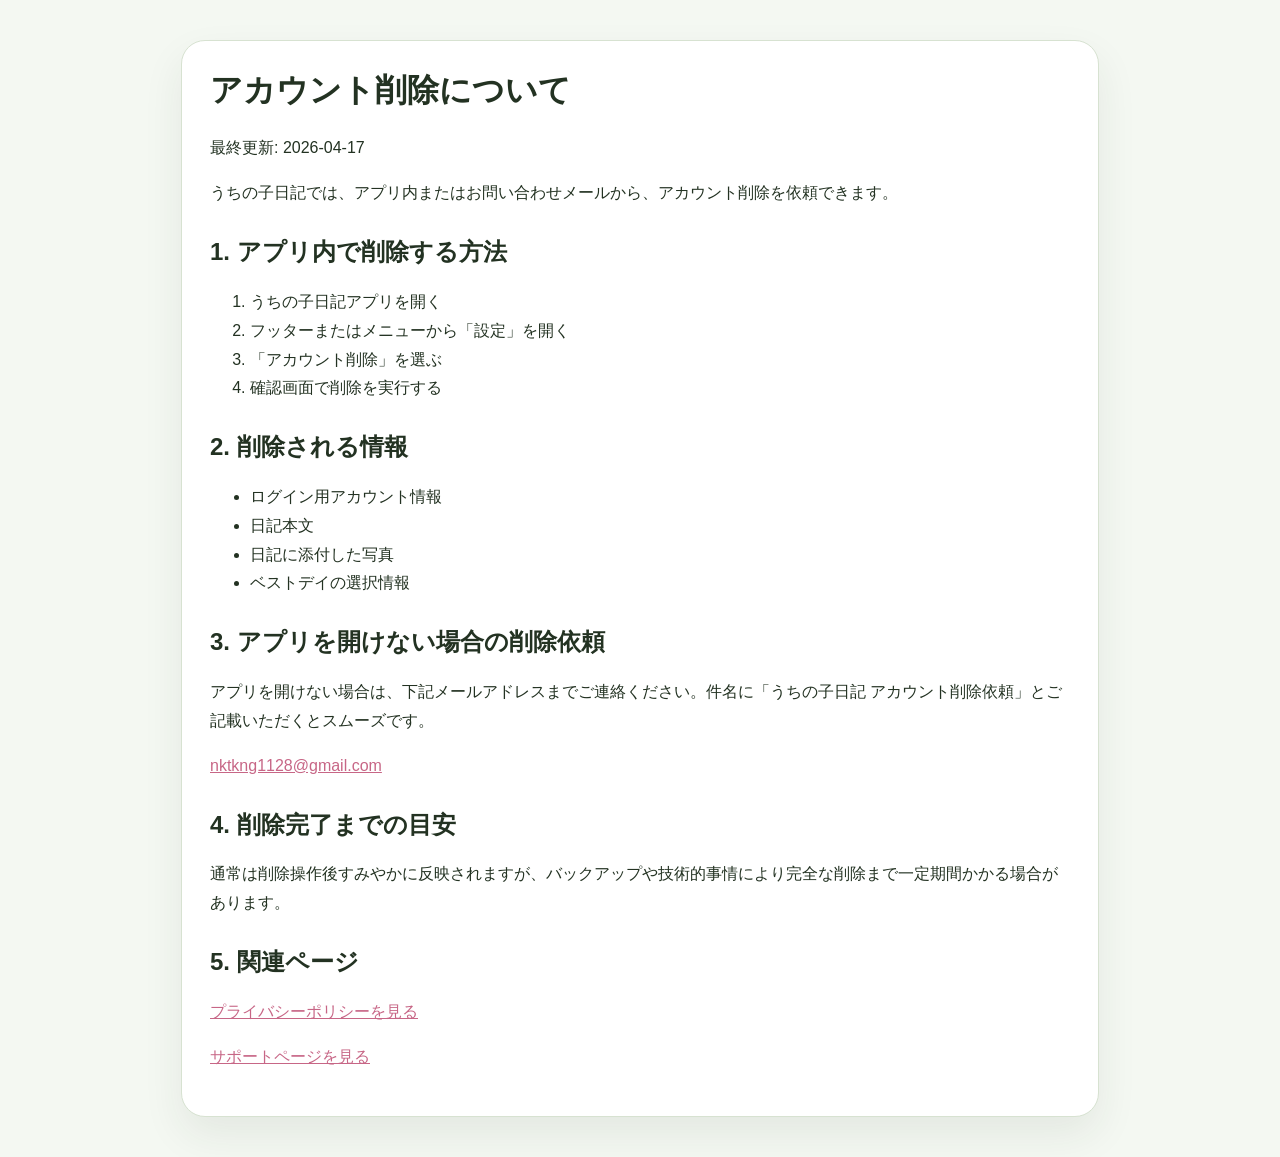
==== delete-account.html @ e748ba46 "Add files via upload" ====
<!DOCTYPE html>
<html lang="ja">
  <head>
    <meta charset="UTF-8" />
    <meta name="viewport" content="width=device-width, initial-scale=1.0" />
    <title>アカウント削除 | うちの子日記</title>
    <style>
      body {
        margin: 0;
        font-family:
          "Hiragino Sans",
          "Yu Gothic",
          "Noto Sans JP",
          sans-serif;
        background: #f4f8f2;
        color: #233222;
      }

      main {
        width: min(860px, calc(100% - 32px));
        margin: 40px auto;
        background: #fff;
        border: 1px solid #d7e2d1;
        border-radius: 24px;
        padding: 28px;
        box-shadow: 0 18px 40px rgba(35, 50, 34, 0.08);
      }

      h1 {
        margin-top: 0;
      }

      h2 {
        margin-top: 28px;
      }

      p,
      li {
        line-height: 1.8;
      }

      a {
        color: #c76686;
      }
    </style>
  </head>
  <body>
    <main>
      <h1>アカウント削除について</h1>
      <p>最終更新: 2026-04-17</p>
      <p>
        うちの子日記では、アプリ内またはお問い合わせメールから、アカウント削除を依頼できます。
      </p>

      <h2>1. アプリ内で削除する方法</h2>
      <ol>
        <li>うちの子日記アプリを開く</li>
        <li>フッターまたはメニューから「設定」を開く</li>
        <li>「アカウント削除」を選ぶ</li>
        <li>確認画面で削除を実行する</li>
      </ol>

      <h2>2. 削除される情報</h2>
      <ul>
        <li>ログイン用アカウント情報</li>
        <li>日記本文</li>
        <li>日記に添付した写真</li>
        <li>ベストデイの選択情報</li>
      </ul>

      <h2>3. アプリを開けない場合の削除依頼</h2>
      <p>
        アプリを開けない場合は、下記メールアドレスまでご連絡ください。件名に「うちの子日記 アカウント削除依頼」とご記載いただくとスムーズです。
      </p>
      <p>
        <a href="mailto:nktkng1128@gmail.com">nktkng1128@gmail.com</a>
      </p>

      <h2>4. 削除完了までの目安</h2>
      <p>
        通常は削除操作後すみやかに反映されますが、バックアップや技術的事情により完全な削除まで一定期間かかる場合があります。
      </p>

      <h2>5. 関連ページ</h2>
      <p><a href="./privacy.html">プライバシーポリシーを見る</a></p>
      <p><a href="./support.html">サポートページを見る</a></p>
    </main>
  </body>
</html>
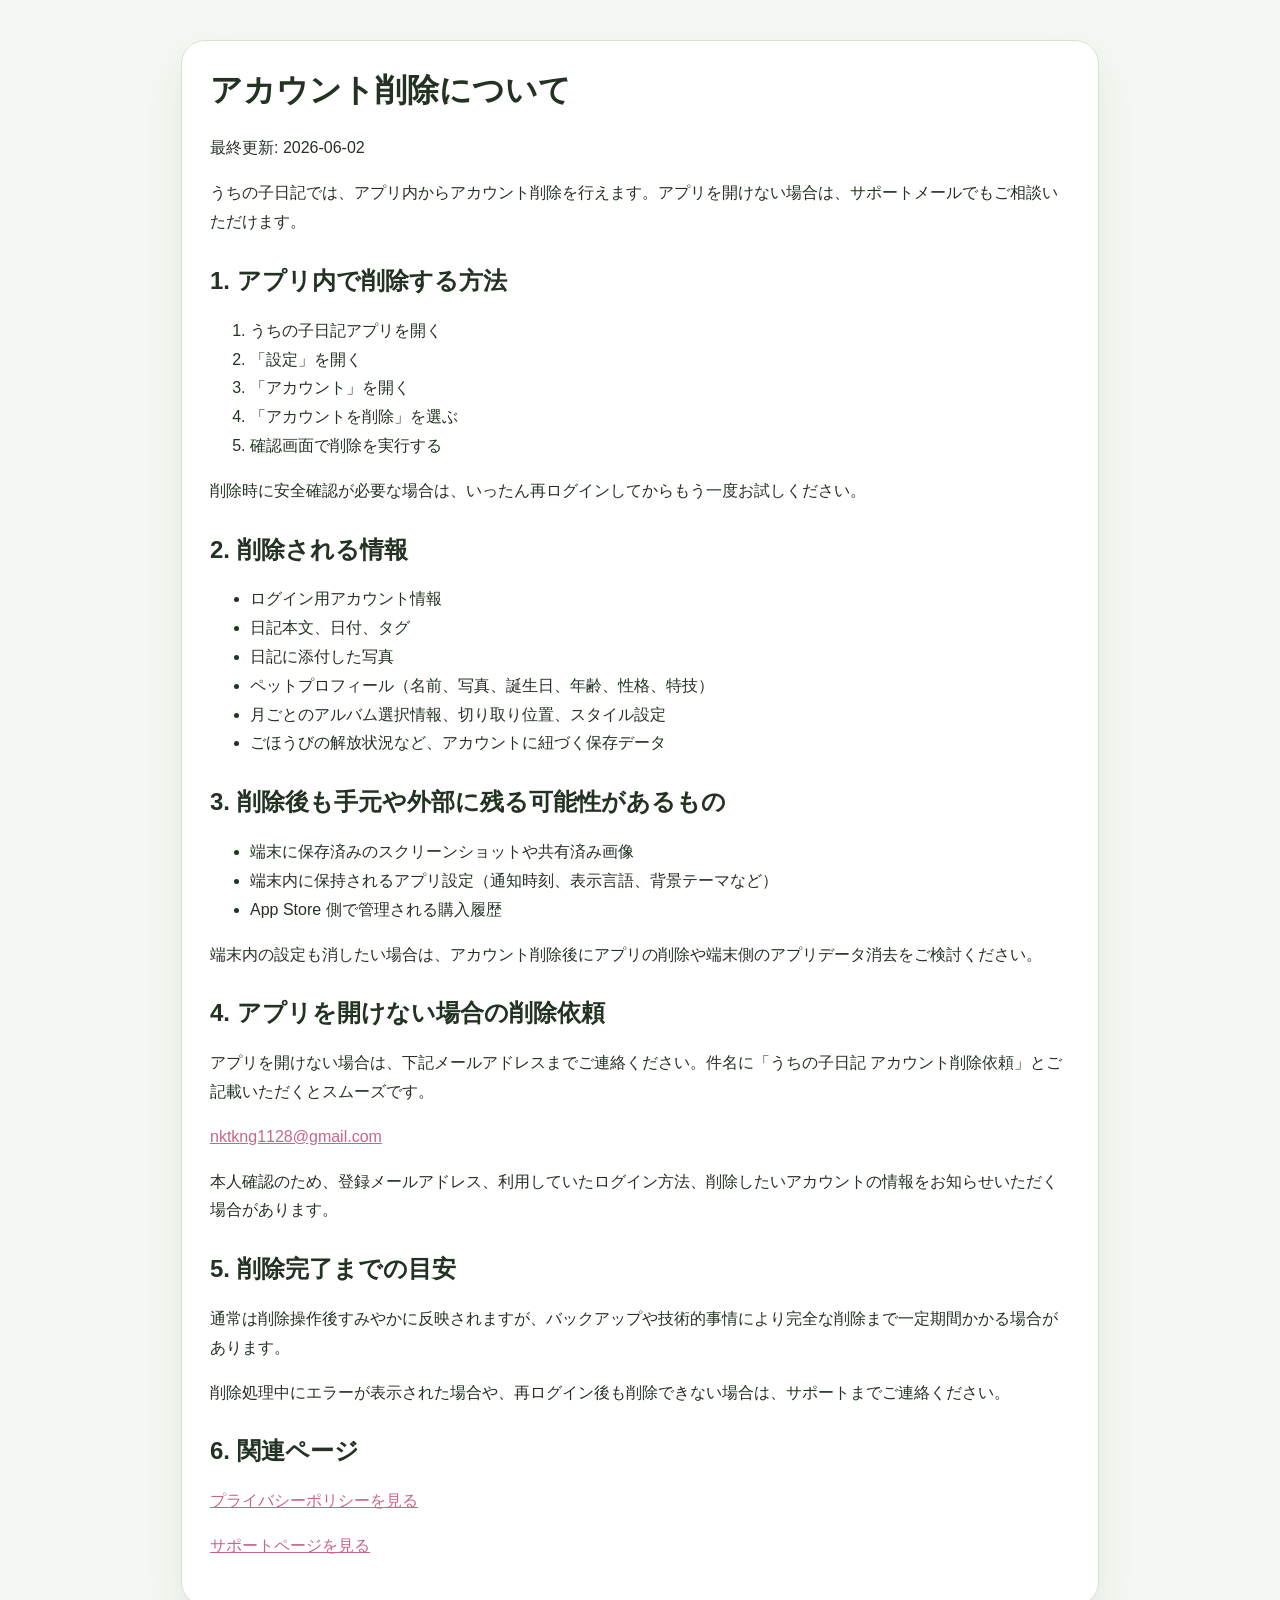
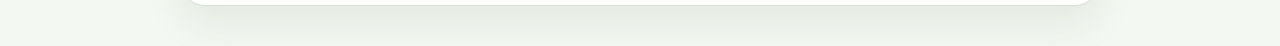
==== commit 3e91964d: "Update privacy, support, and delete account pages" ====
--- a/delete-account.html
+++ b/delete-account.html
@@ -47,41 +47,63 @@
   <body>
     <main>
       <h1>アカウント削除について</h1>
-      <p>最終更新: 2026-04-17</p>
+      <p>最終更新: 2026-06-02</p>
       <p>
-        うちの子日記では、アプリ内またはお問い合わせメールから、アカウント削除を依頼できます。
+        うちの子日記では、アプリ内からアカウント削除を行えます。アプリを開けない場合は、サポートメールでもご相談いただけます。
       </p>
 
       <h2>1. アプリ内で削除する方法</h2>
       <ol>
         <li>うちの子日記アプリを開く</li>
-        <li>フッターまたはメニューから「設定」を開く</li>
-        <li>「アカウント削除」を選ぶ</li>
+        <li>「設定」を開く</li>
+        <li>「アカウント」を開く</li>
+        <li>「アカウントを削除」を選ぶ</li>
         <li>確認画面で削除を実行する</li>
       </ol>
+      <p>
+        削除時に安全確認が必要な場合は、いったん再ログインしてからもう一度お試しください。
+      </p>
 
       <h2>2. 削除される情報</h2>
       <ul>
         <li>ログイン用アカウント情報</li>
-        <li>日記本文</li>
+        <li>日記本文、日付、タグ</li>
         <li>日記に添付した写真</li>
-        <li>ベストデイの選択情報</li>
+        <li>ペットプロフィール（名前、写真、誕生日、年齢、性格、特技）</li>
+        <li>月ごとのアルバム選択情報、切り取り位置、スタイル設定</li>
+        <li>ごほうびの解放状況など、アカウントに紐づく保存データ</li>
       </ul>
 
-      <h2>3. アプリを開けない場合の削除依頼</h2>
+      <h2>3. 削除後も手元や外部に残る可能性があるもの</h2>
+      <ul>
+        <li>端末に保存済みのスクリーンショットや共有済み画像</li>
+        <li>端末内に保持されるアプリ設定（通知時刻、表示言語、背景テーマなど）</li>
+        <li>App Store 側で管理される購入履歴</li>
+      </ul>
+      <p>
+        端末内の設定も消したい場合は、アカウント削除後にアプリの削除や端末側のアプリデータ消去をご検討ください。
+      </p>
+
+      <h2>4. アプリを開けない場合の削除依頼</h2>
       <p>
         アプリを開けない場合は、下記メールアドレスまでご連絡ください。件名に「うちの子日記 アカウント削除依頼」とご記載いただくとスムーズです。
       </p>
       <p>
         <a href="mailto:nktkng1128@gmail.com">nktkng1128@gmail.com</a>
       </p>
+      <p>
+        本人確認のため、登録メールアドレス、利用していたログイン方法、削除したいアカウントの情報をお知らせいただく場合があります。
+      </p>
 
-      <h2>4. 削除完了までの目安</h2>
+      <h2>5. 削除完了までの目安</h2>
       <p>
         通常は削除操作後すみやかに反映されますが、バックアップや技術的事情により完全な削除まで一定期間かかる場合があります。
       </p>
+      <p>
+        削除処理中にエラーが表示された場合や、再ログイン後も削除できない場合は、サポートまでご連絡ください。
+      </p>
 
-      <h2>5. 関連ページ</h2>
+      <h2>6. 関連ページ</h2>
       <p><a href="./privacy.html">プライバシーポリシーを見る</a></p>
       <p><a href="./support.html">サポートページを見る</a></p>
     </main>
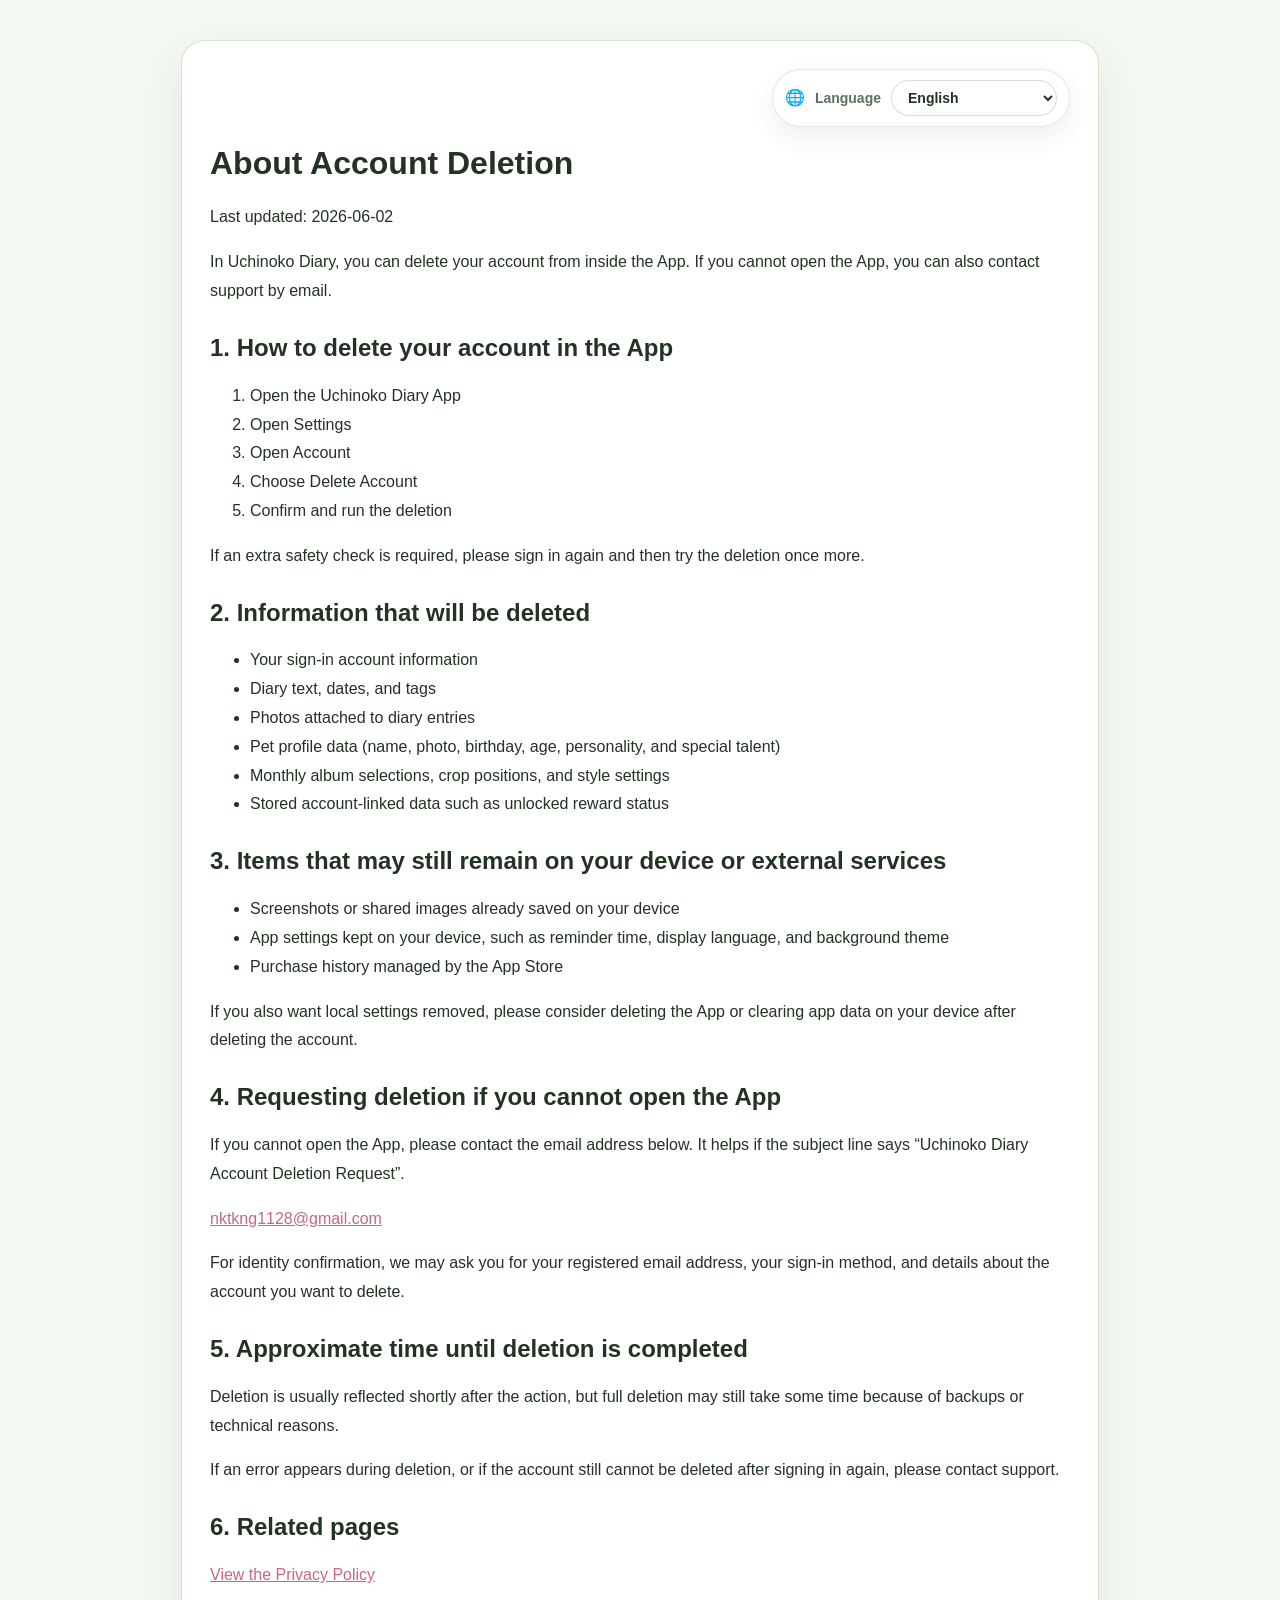
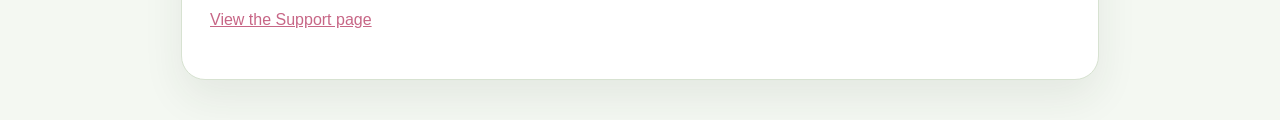
==== commit c220f0c1: "Update public pages" ====
--- a/delete-account.html
+++ b/delete-account.html
@@ -4,6 +4,7 @@
     <meta charset="UTF-8" />
     <meta name="viewport" content="width=device-width, initial-scale=1.0" />
     <title>アカウント削除 | うちの子日記</title>
+    <link rel="stylesheet" href="./site-language.css" />
     <style>
       body {
         margin: 0;
@@ -46,66 +47,438 @@
   </head>
   <body>
     <main>
-      <h1>アカウント削除について</h1>
-      <p>最終更新: 2026-06-02</p>
-      <p>
+      <div class="site-tools" data-site-controls></div>
+      <h1 data-i18n="title">アカウント削除について</h1>
+      <p data-i18n="updated">最終更新: 2026-06-02</p>
+      <p data-i18n="intro">
         うちの子日記では、アプリ内からアカウント削除を行えます。アプリを開けない場合は、サポートメールでもご相談いただけます。
       </p>
 
-      <h2>1. アプリ内で削除する方法</h2>
+      <h2 data-i18n="section1Title">1. アプリ内で削除する方法</h2>
       <ol>
-        <li>うちの子日記アプリを開く</li>
-        <li>「設定」を開く</li>
-        <li>「アカウント」を開く</li>
-        <li>「アカウントを削除」を選ぶ</li>
-        <li>確認画面で削除を実行する</li>
+        <li data-i18n="step1">うちの子日記アプリを開く</li>
+        <li data-i18n="step2">「設定」を開く</li>
+        <li data-i18n="step3">「アカウント」を開く</li>
+        <li data-i18n="step4">「アカウントを削除」を選ぶ</li>
+        <li data-i18n="step5">確認画面で削除を実行する</li>
       </ol>
-      <p>
+      <p data-i18n="stepNote">
         削除時に安全確認が必要な場合は、いったん再ログインしてからもう一度お試しください。
       </p>
 
-      <h2>2. 削除される情報</h2>
+      <h2 data-i18n="section2Title">2. 削除される情報</h2>
       <ul>
-        <li>ログイン用アカウント情報</li>
-        <li>日記本文、日付、タグ</li>
-        <li>日記に添付した写真</li>
-        <li>ペットプロフィール（名前、写真、誕生日、年齢、性格、特技）</li>
-        <li>月ごとのアルバム選択情報、切り取り位置、スタイル設定</li>
-        <li>ごほうびの解放状況など、アカウントに紐づく保存データ</li>
+        <li data-i18n="deleteItem1">ログイン用アカウント情報</li>
+        <li data-i18n="deleteItem2">日記本文、日付、タグ</li>
+        <li data-i18n="deleteItem3">日記に添付した写真</li>
+        <li data-i18n="deleteItem4">
+          ペットプロフィール（名前、写真、誕生日、年齢、性格、特技）
+        </li>
+        <li data-i18n="deleteItem5">
+          月ごとのアルバム選択情報、切り取り位置、スタイル設定
+        </li>
+        <li data-i18n="deleteItem6">
+          ごほうびの解放状況など、アカウントに紐づく保存データ
+        </li>
       </ul>
 
-      <h2>3. 削除後も手元や外部に残る可能性があるもの</h2>
+      <h2 data-i18n="section3Title">3. 削除後も手元や外部に残る可能性があるもの</h2>
       <ul>
-        <li>端末に保存済みのスクリーンショットや共有済み画像</li>
-        <li>端末内に保持されるアプリ設定（通知時刻、表示言語、背景テーマなど）</li>
-        <li>App Store 側で管理される購入履歴</li>
+        <li data-i18n="remainItem1">端末に保存済みのスクリーンショットや共有済み画像</li>
+        <li data-i18n="remainItem2">
+          端末内に保持されるアプリ設定（通知時刻、表示言語、背景テーマなど）
+        </li>
+        <li data-i18n="remainItem3">App Store 側で管理される購入履歴</li>
       </ul>
-      <p>
+      <p data-i18n="remainNote">
         端末内の設定も消したい場合は、アカウント削除後にアプリの削除や端末側のアプリデータ消去をご検討ください。
       </p>
 
-      <h2>4. アプリを開けない場合の削除依頼</h2>
-      <p>
+      <h2 data-i18n="section4Title">4. アプリを開けない場合の削除依頼</h2>
+      <p data-i18n="mailIntro">
         アプリを開けない場合は、下記メールアドレスまでご連絡ください。件名に「うちの子日記 アカウント削除依頼」とご記載いただくとスムーズです。
       </p>
       <p>
         <a href="mailto:nktkng1128@gmail.com">nktkng1128@gmail.com</a>
       </p>
-      <p>
+      <p data-i18n="mailDetails">
         本人確認のため、登録メールアドレス、利用していたログイン方法、削除したいアカウントの情報をお知らせいただく場合があります。
       </p>
 
-      <h2>5. 削除完了までの目安</h2>
-      <p>
+      <h2 data-i18n="section5Title">5. 削除完了までの目安</h2>
+      <p data-i18n="completionNote">
         通常は削除操作後すみやかに反映されますが、バックアップや技術的事情により完全な削除まで一定期間かかる場合があります。
       </p>
-      <p>
+      <p data-i18n="errorNote">
         削除処理中にエラーが表示された場合や、再ログイン後も削除できない場合は、サポートまでご連絡ください。
       </p>
 
-      <h2>6. 関連ページ</h2>
-      <p><a href="./privacy.html">プライバシーポリシーを見る</a></p>
-      <p><a href="./support.html">サポートページを見る</a></p>
+      <h2 data-i18n="section6Title">6. 関連ページ</h2>
+      <p><a href="./privacy.html" data-i18n="privacyLink">プライバシーポリシーを見る</a></p>
+      <p><a href="./support.html" data-i18n="supportLink">サポートページを見る</a></p>
     </main>
+    <script src="./site-language.js"></script>
+    <script>
+      window.UchinokoSiteLanguage.applyPage({
+        translations: {
+          ja: {
+            metaTitle: "アカウント削除 | うちの子日記",
+            title: "アカウント削除について",
+            updated: "最終更新: 2026-06-02",
+            intro:
+              "うちの子日記では、アプリ内からアカウント削除を行えます。アプリを開けない場合は、サポートメールでもご相談いただけます。",
+            section1Title: "1. アプリ内で削除する方法",
+            step1: "うちの子日記アプリを開く",
+            step2: "「設定」を開く",
+            step3: "「アカウント」を開く",
+            step4: "「アカウントを削除」を選ぶ",
+            step5: "確認画面で削除を実行する",
+            stepNote:
+              "削除時に安全確認が必要な場合は、いったん再ログインしてからもう一度お試しください。",
+            section2Title: "2. 削除される情報",
+            deleteItem1: "ログイン用アカウント情報",
+            deleteItem2: "日記本文、日付、タグ",
+            deleteItem3: "日記に添付した写真",
+            deleteItem4: "ペットプロフィール（名前、写真、誕生日、年齢、性格、特技）",
+            deleteItem5: "月ごとのアルバム選択情報、切り取り位置、スタイル設定",
+            deleteItem6: "ごほうびの解放状況など、アカウントに紐づく保存データ",
+            section3Title: "3. 削除後も手元や外部に残る可能性があるもの",
+            remainItem1: "端末に保存済みのスクリーンショットや共有済み画像",
+            remainItem2:
+              "端末内に保持されるアプリ設定（通知時刻、表示言語、背景テーマなど）",
+            remainItem3: "App Store 側で管理される購入履歴",
+            remainNote:
+              "端末内の設定も消したい場合は、アカウント削除後にアプリの削除や端末側のアプリデータ消去をご検討ください。",
+            section4Title: "4. アプリを開けない場合の削除依頼",
+            mailIntro:
+              "アプリを開けない場合は、下記メールアドレスまでご連絡ください。件名に「うちの子日記 アカウント削除依頼」とご記載いただくとスムーズです。",
+            mailDetails:
+              "本人確認のため、登録メールアドレス、利用していたログイン方法、削除したいアカウントの情報をお知らせいただく場合があります。",
+            section5Title: "5. 削除完了までの目安",
+            completionNote:
+              "通常は削除操作後すみやかに反映されますが、バックアップや技術的事情により完全な削除まで一定期間かかる場合があります。",
+            errorNote:
+              "削除処理中にエラーが表示された場合や、再ログイン後も削除できない場合は、サポートまでご連絡ください。",
+            section6Title: "6. 関連ページ",
+            privacyLink: "プライバシーポリシーを見る",
+            supportLink: "サポートページを見る",
+          },
+          en: {
+            metaTitle: "Delete Account | Uchinoko Diary",
+            title: "About Account Deletion",
+            updated: "Last updated: 2026-06-02",
+            intro:
+              "In Uchinoko Diary, you can delete your account from inside the App. If you cannot open the App, you can also contact support by email.",
+            section1Title: "1. How to delete your account in the App",
+            step1: "Open the Uchinoko Diary App",
+            step2: "Open Settings",
+            step3: "Open Account",
+            step4: "Choose Delete Account",
+            step5: "Confirm and run the deletion",
+            stepNote:
+              "If an extra safety check is required, please sign in again and then try the deletion once more.",
+            section2Title: "2. Information that will be deleted",
+            deleteItem1: "Your sign-in account information",
+            deleteItem2: "Diary text, dates, and tags",
+            deleteItem3: "Photos attached to diary entries",
+            deleteItem4:
+              "Pet profile data (name, photo, birthday, age, personality, and special talent)",
+            deleteItem5:
+              "Monthly album selections, crop positions, and style settings",
+            deleteItem6:
+              "Stored account-linked data such as unlocked reward status",
+            section3Title:
+              "3. Items that may still remain on your device or external services",
+            remainItem1: "Screenshots or shared images already saved on your device",
+            remainItem2:
+              "App settings kept on your device, such as reminder time, display language, and background theme",
+            remainItem3: "Purchase history managed by the App Store",
+            remainNote:
+              "If you also want local settings removed, please consider deleting the App or clearing app data on your device after deleting the account.",
+            section4Title:
+              "4. Requesting deletion if you cannot open the App",
+            mailIntro:
+              "If you cannot open the App, please contact the email address below. It helps if the subject line says “Uchinoko Diary Account Deletion Request”.",
+            mailDetails:
+              "For identity confirmation, we may ask you for your registered email address, your sign-in method, and details about the account you want to delete.",
+            section5Title: "5. Approximate time until deletion is completed",
+            completionNote:
+              "Deletion is usually reflected shortly after the action, but full deletion may still take some time because of backups or technical reasons.",
+            errorNote:
+              "If an error appears during deletion, or if the account still cannot be deleted after signing in again, please contact support.",
+            section6Title: "6. Related pages",
+            privacyLink: "View the Privacy Policy",
+            supportLink: "View the Support page",
+          },
+          es: {
+            metaTitle: "Eliminar cuenta | Uchinoko Diary",
+            title: "Sobre la eliminación de la cuenta",
+            updated: "Última actualización: 2026-06-02",
+            intro:
+              "En Uchinoko Diary puedes eliminar tu cuenta desde la propia App. Si no puedes abrir la App, también puedes contactar con soporte por correo.",
+            section1Title: "1. Cómo eliminar tu cuenta en la App",
+            step1: "Abre la App Uchinoko Diary",
+            step2: "Abre Ajustes",
+            step3: "Abre Cuenta",
+            step4: "Selecciona Eliminar cuenta",
+            step5: "Confirma y ejecuta la eliminación",
+            stepNote:
+              "Si se requiere una comprobación adicional de seguridad, vuelve a iniciar sesión y prueba de nuevo.",
+            section2Title: "2. Información que se eliminará",
+            deleteItem1: "La información de tu cuenta de inicio de sesión",
+            deleteItem2: "Texto del diario, fechas y etiquetas",
+            deleteItem3: "Fotos adjuntas a las entradas del diario",
+            deleteItem4:
+              "Datos del perfil de la mascota (nombre, foto, cumpleaños, edad, personalidad y habilidad especial)",
+            deleteItem5:
+              "Selecciones mensuales del álbum, posiciones de recorte y ajustes de estilo",
+            deleteItem6:
+              "Datos guardados vinculados a la cuenta, como el estado de recompensas desbloqueadas",
+            section3Title:
+              "3. Elementos que pueden seguir quedando en tu dispositivo o en servicios externos",
+            remainItem1:
+              "Capturas de pantalla o imágenes compartidas que ya estén guardadas en tu dispositivo",
+            remainItem2:
+              "Ajustes de la App guardados en tu dispositivo, como la hora del recordatorio, el idioma de visualización y el tema de fondo",
+            remainItem3: "Historial de compras gestionado por la App Store",
+            remainNote:
+              "Si también quieres borrar los ajustes locales, considera eliminar la App o borrar sus datos del dispositivo después de eliminar la cuenta.",
+            section4Title:
+              "4. Solicitar la eliminación si no puedes abrir la App",
+            mailIntro:
+              "Si no puedes abrir la App, contacta con la dirección de correo que aparece abajo. Ayuda que el asunto diga “Solicitud de eliminación de cuenta de Uchinoko Diary”.",
+            mailDetails:
+              "Para confirmar tu identidad, es posible que te pidamos el correo registrado, el método de inicio de sesión y datos de la cuenta que deseas eliminar.",
+            section5Title: "5. Tiempo aproximado hasta que se complete la eliminación",
+            completionNote:
+              "La eliminación suele reflejarse poco después de realizarla, pero la eliminación completa puede tardar algo más por copias de seguridad o motivos técnicos.",
+            errorNote:
+              "Si aparece un error durante la eliminación o no puedes eliminar la cuenta incluso después de volver a iniciar sesión, ponte en contacto con soporte.",
+            section6Title: "6. Páginas relacionadas",
+            privacyLink: "Ver la Política de privacidad",
+            supportLink: "Ver la página de soporte",
+          },
+          pt: {
+            metaTitle: "Excluir conta | Uchinoko Diary",
+            title: "Sobre a exclusão da conta",
+            updated: "Última atualização: 2026-06-02",
+            intro:
+              "No Uchinoko Diary, você pode excluir sua conta dentro do próprio App. Se não conseguir abrir o App, também pode entrar em contato com o suporte por e-mail.",
+            section1Title: "1. Como excluir sua conta no App",
+            step1: "Abra o App Uchinoko Diary",
+            step2: "Abra Configurações",
+            step3: "Abra Conta",
+            step4: "Escolha Excluir conta",
+            step5: "Confirme e execute a exclusão",
+            stepNote:
+              "Se for necessária uma verificação extra de segurança, faça login novamente e depois tente excluir mais uma vez.",
+            section2Title: "2. Informações que serão excluídas",
+            deleteItem1: "As informações da sua conta de login",
+            deleteItem2: "Texto do diário, datas e tags",
+            deleteItem3: "Fotos anexadas às entradas do diário",
+            deleteItem4:
+              "Dados do perfil do pet (nome, foto, aniversário, idade, personalidade e talento especial)",
+            deleteItem5:
+              "Seleções mensais do álbum, posições de recorte e configurações de estilo",
+            deleteItem6:
+              "Dados salvos vinculados à conta, como o status de recompensas desbloqueadas",
+            section3Title:
+              "3. Itens que ainda podem permanecer no seu dispositivo ou em serviços externos",
+            remainItem1:
+              "Capturas de tela ou imagens compartilhadas já salvas no seu dispositivo",
+            remainItem2:
+              "Configurações do App mantidas no seu dispositivo, como horário do lembrete, idioma de exibição e tema de fundo",
+            remainItem3: "Histórico de compras gerenciado pela App Store",
+            remainNote:
+              "Se você também quiser remover as configurações locais, considere apagar o App ou limpar os dados do aplicativo no dispositivo depois de excluir a conta.",
+            section4Title:
+              "4. Solicitar exclusão se você não conseguir abrir o App",
+            mailIntro:
+              "Se você não conseguir abrir o App, entre em contato pelo e-mail abaixo. Ajuda colocar no assunto “Solicitação de exclusão de conta do Uchinoko Diary”.",
+            mailDetails:
+              "Para confirmar sua identidade, poderemos pedir o e-mail cadastrado, o método de login utilizado e dados sobre a conta que você deseja excluir.",
+            section5Title: "5. Prazo aproximado para a exclusão ser concluída",
+            completionNote:
+              "A exclusão costuma ser refletida logo após a ação, mas a remoção completa ainda pode levar algum tempo por causa de backups ou motivos técnicos.",
+            errorNote:
+              "Se aparecer um erro durante a exclusão, ou se a conta ainda não puder ser excluída mesmo após fazer login novamente, entre em contato com o suporte.",
+            section6Title: "6. Páginas relacionadas",
+            privacyLink: "Ver a Política de privacidade",
+            supportLink: "Ver a página de suporte",
+          },
+          zh: {
+            metaTitle: "删除账户 | Uchinoko Diary",
+            title: "关于删除账户",
+            updated: "最后更新：2026-06-02",
+            intro:
+              "在 Uchinoko Diary 中，你可以在应用内删除账户。如果无法打开应用，也可以通过邮件联系支持。",
+            section1Title: "1. 在应用内删除账户的方法",
+            step1: "打开 Uchinoko Diary 应用",
+            step2: "打开“设置”",
+            step3: "打开“账户”",
+            step4: "选择“删除账户”",
+            step5: "在确认画面中执行删除",
+            stepNote:
+              "如果删除时需要额外的安全确认，请先重新登录后再试一次。",
+            section2Title: "2. 会被删除的信息",
+            deleteItem1: "你的登录账户信息",
+            deleteItem2: "日记正文、日期和标签",
+            deleteItem3: "附加在日记中的照片",
+            deleteItem4: "宠物资料数据（姓名、照片、生日、年龄、性格和特长）",
+            deleteItem5: "每月相册选择、裁剪位置和样式设置",
+            deleteItem6: "与账户关联的已保存数据，例如奖励解锁状态",
+            section3Title: "3. 删除后仍可能保留在设备或外部服务中的内容",
+            remainItem1: "已保存在设备中的截图或已分享的图片",
+            remainItem2: "保存在设备中的应用设置，例如提醒时间、显示语言和背景主题",
+            remainItem3: "由 App Store 管理的购买记录",
+            remainNote:
+              "如果你也希望删除本地设置，请在删除账户后考虑卸载应用或清除设备上的应用数据。",
+            section4Title: "4. 无法打开应用时申请删除",
+            mailIntro:
+              "如果你无法打开应用，请联系下方邮箱。邮件主题写成“Uchinoko Diary 账户删除申请”会更方便处理。",
+            mailDetails:
+              "为了确认本人身份，我们可能会要求你提供注册邮箱、登录方式，以及想要删除的账户信息。",
+            section5Title: "5. 删除完成的大致时间",
+            completionNote:
+              "删除操作通常会很快反映，但由于备份或技术原因，完全删除可能还需要一些时间。",
+            errorNote:
+              "如果删除过程中出现错误，或重新登录后仍无法删除账户，请联系支持。",
+            section6Title: "6. 相关页面",
+            privacyLink: "查看隐私政策",
+            supportLink: "查看支持页面",
+          },
+          ko: {
+            metaTitle: "계정 삭제 | Uchinoko Diary",
+            title: "계정 삭제에 대해",
+            updated: "마지막 업데이트: 2026-06-02",
+            intro:
+              "Uchinoko Diary에서는 앱 안에서 계정을 삭제할 수 있어요. 앱을 열 수 없는 경우에는 이메일로 지원팀에 문의할 수도 있어요.",
+            section1Title: "1. 앱 안에서 계정을 삭제하는 방법",
+            step1: "Uchinoko Diary 앱을 엽니다",
+            step2: "설정을 엽니다",
+            step3: "계정을 엽니다",
+            step4: "계정 삭제를 선택합니다",
+            step5: "확인 화면에서 삭제를 실행합니다",
+            stepNote:
+              "삭제 시 추가 안전 확인이 필요하면 다시 로그인한 뒤 한 번 더 시도해 주세요.",
+            section2Title: "2. 삭제되는 정보",
+            deleteItem1: "로그인 계정 정보",
+            deleteItem2: "일기 본문, 날짜, 태그",
+            deleteItem3: "일기에 첨부한 사진",
+            deleteItem4: "반려동물 프로필 데이터(이름, 사진, 생일, 나이, 성격, 특기)",
+            deleteItem5: "월별 앨범 선택, 자르기 위치, 스타일 설정",
+            deleteItem6: "해제된 보상 상태 등 계정과 연결된 저장 데이터",
+            section3Title: "3. 삭제 후에도 기기나 외부 서비스에 남을 수 있는 항목",
+            remainItem1: "기기에 이미 저장된 스크린샷이나 공유된 이미지",
+            remainItem2: "리마인더 시간, 표시 언어, 배경 테마 등 기기에 남아 있는 앱 설정",
+            remainItem3: "App Store에서 관리하는 구매 기록",
+            remainNote:
+              "로컬 설정까지 지우고 싶다면 계정 삭제 후 앱 삭제 또는 기기에서 앱 데이터 삭제를 고려해 주세요.",
+            section4Title: "4. 앱을 열 수 없을 때 삭제 요청하기",
+            mailIntro:
+              "앱을 열 수 없다면 아래 이메일 주소로 문의해 주세요. 제목에 “Uchinoko Diary 계정 삭제 요청”이라고 적어 주시면 더 원활해요.",
+            mailDetails:
+              "본인 확인을 위해 등록 이메일, 사용한 로그인 방법, 삭제하려는 계정 정보를 요청드릴 수 있어요.",
+            section5Title: "5. 삭제 완료까지의 예상 시간",
+            completionNote:
+              "삭제는 보통 실행 후 곧 반영되지만, 백업이나 기술적 이유로 완전 삭제에는 시간이 더 걸릴 수 있어요.",
+            errorNote:
+              "삭제 중 오류가 표시되거나 다시 로그인한 뒤에도 계정을 삭제할 수 없다면 지원팀에 문의해 주세요.",
+            section6Title: "6. 관련 페이지",
+            privacyLink: "개인정보 처리방침 보기",
+            supportLink: "지원 페이지 보기",
+          },
+          th: {
+            metaTitle: "ลบบัญชี | Uchinoko Diary",
+            title: "เกี่ยวกับการลบบัญชี",
+            updated: "อัปเดตล่าสุด: 2026-06-02",
+            intro:
+              "ใน Uchinoko Diary คุณสามารถลบบัญชีได้จากภายในแอป หากเปิดแอปไม่ได้ คุณสามารถติดต่อฝ่ายช่วยเหลือทางอีเมลได้เช่นกัน",
+            section1Title: "1. วิธีลบบัญชีในแอป",
+            step1: "เปิดแอป Uchinoko Diary",
+            step2: "เปิดการตั้งค่า",
+            step3: "เปิดเมนูบัญชี",
+            step4: "เลือก ลบบัญชี",
+            step5: "ยืนยันและดำเนินการลบ",
+            stepNote:
+              "หากต้องมีการยืนยันความปลอดภัยเพิ่มเติม โปรดเข้าสู่ระบบอีกครั้งแล้วลองลบใหม่",
+            section2Title: "2. ข้อมูลที่จะถูกลบ",
+            deleteItem1: "ข้อมูลบัญชีสำหรับเข้าสู่ระบบของคุณ",
+            deleteItem2: "ข้อความไดอารี วันที่ และแท็ก",
+            deleteItem3: "รูปภาพที่แนบกับรายการไดอารี",
+            deleteItem4: "ข้อมูลโปรไฟล์สัตว์เลี้ยง (ชื่อ รูป วันเกิด อายุ นิสัย และความสามารถพิเศษ)",
+            deleteItem5: "การเลือกอัลบั้มรายเดือน ตำแหน่งการครอป และการตั้งค่าสไตล์",
+            deleteItem6: "ข้อมูลที่ผูกกับบัญชี เช่น สถานะการปลดล็อกรางวัล",
+            section3Title: "3. สิ่งที่อาจยังคงอยู่ในอุปกรณ์หรือบริการภายนอก",
+            remainItem1: "ภาพหน้าจอหรือรูปภาพที่แชร์แล้วซึ่งบันทึกไว้ในอุปกรณ์",
+            remainItem2:
+              "การตั้งค่าแอปที่ยังเก็บอยู่ในอุปกรณ์ เช่น เวลาเตือน ภาษาที่แสดง และธีมพื้นหลัง",
+            remainItem3: "ประวัติการซื้อที่จัดการโดย App Store",
+            remainNote:
+              "หากต้องการลบการตั้งค่าในเครื่องด้วย โปรดพิจารณาลบแอปหรือเคลียร์ข้อมูลแอปในอุปกรณ์หลังจากลบบัญชีแล้ว",
+            section4Title: "4. ขอให้ลบบัญชีเมื่อเปิดแอปไม่ได้",
+            mailIntro:
+              "หากคุณเปิดแอปไม่ได้ โปรดติดต่อที่อีเมลด้านล่าง จะช่วยให้ดำเนินการง่ายขึ้นหากใส่หัวข้อว่า “Uchinoko Diary Account Deletion Request”",
+            mailDetails:
+              "เพื่อยืนยันตัวตน เราอาจขออีเมลที่ลงทะเบียน วิธีเข้าสู่ระบบ และข้อมูลบัญชีที่คุณต้องการลบ",
+            section5Title: "5. ระยะเวลาโดยประมาณจนกว่าการลบจะเสร็จสิ้น",
+            completionNote:
+              "โดยปกติการลบจะมีผลไม่นานหลังจากดำเนินการ แต่การลบทั้งหมดอาจยังใช้เวลาเพิ่มเติมเนื่องจากการสำรองข้อมูลหรือเหตุผลทางเทคนิค",
+            errorNote:
+              "หากมีข้อผิดพลาดระหว่างการลบ หรือหากยังลบบัญชีไม่ได้แม้เข้าสู่ระบบใหม่แล้ว โปรดติดต่อฝ่ายช่วยเหลือ",
+            section6Title: "6. หน้าที่เกี่ยวข้อง",
+            privacyLink: "ดูนโยบายความเป็นส่วนตัว",
+            supportLink: "ดูหน้าช่วยเหลือ",
+          },
+          id: {
+            metaTitle: "Hapus akun | Uchinoko Diary",
+            title: "Tentang penghapusan akun",
+            updated: "Terakhir diperbarui: 2026-06-02",
+            intro:
+              "Di Uchinoko Diary, kamu bisa menghapus akun dari dalam Aplikasi. Jika kamu tidak bisa membuka Aplikasi, kamu juga bisa menghubungi dukungan lewat email.",
+            section1Title: "1. Cara menghapus akun di dalam Aplikasi",
+            step1: "Buka Aplikasi Uchinoko Diary",
+            step2: "Buka Pengaturan",
+            step3: "Buka Akun",
+            step4: "Pilih Hapus akun",
+            step5: "Konfirmasi lalu jalankan penghapusan",
+            stepNote:
+              "Jika diperlukan pemeriksaan keamanan tambahan, silakan masuk lagi lalu coba penghapusan sekali lagi.",
+            section2Title: "2. Informasi yang akan dihapus",
+            deleteItem1: "Informasi akun loginmu",
+            deleteItem2: "Teks jurnal, tanggal, dan tag",
+            deleteItem3: "Foto yang dilampirkan ke entri jurnal",
+            deleteItem4:
+              "Data profil hewan peliharaan (nama, foto, ulang tahun, usia, kepribadian, dan bakat khusus)",
+            deleteItem5:
+              "Pilihan album bulanan, posisi crop, dan pengaturan gaya",
+            deleteItem6:
+              "Data tersimpan yang terhubung ke akun, seperti status hadiah yang sudah terbuka",
+            section3Title:
+              "3. Hal yang mungkin masih tersisa di perangkatmu atau layanan eksternal",
+            remainItem1: "Screenshot atau gambar yang sudah dibagikan dan tersimpan di perangkatmu",
+            remainItem2:
+              "Pengaturan aplikasi yang tetap ada di perangkat, seperti waktu pengingat, bahasa tampilan, dan tema latar",
+            remainItem3: "Riwayat pembelian yang dikelola oleh App Store",
+            remainNote:
+              "Jika kamu juga ingin menghapus pengaturan lokal, pertimbangkan untuk menghapus Aplikasi atau membersihkan data aplikasi di perangkat setelah akun dihapus.",
+            section4Title:
+              "4. Meminta penghapusan jika kamu tidak bisa membuka Aplikasi",
+            mailIntro:
+              "Jika kamu tidak bisa membuka Aplikasi, silakan hubungi alamat email di bawah. Akan lebih membantu jika subjek email berisi “Uchinoko Diary Account Deletion Request”.",
+            mailDetails:
+              "Untuk konfirmasi identitas, kami mungkin meminta alamat email terdaftar, metode login yang digunakan, dan detail akun yang ingin kamu hapus.",
+            section5Title: "5. Perkiraan waktu sampai penghapusan selesai",
+            completionNote:
+              "Penghapusan biasanya tercermin segera setelah tindakan dilakukan, tetapi penghapusan penuh mungkin masih membutuhkan waktu karena cadangan atau alasan teknis.",
+            errorNote:
+              "Jika muncul kesalahan saat penghapusan, atau akun masih tidak bisa dihapus setelah masuk lagi, silakan hubungi dukungan.",
+            section6Title: "6. Halaman terkait",
+            privacyLink: "Lihat Kebijakan privasi",
+            supportLink: "Lihat halaman bantuan",
+          },
+        },
+      });
+    </script>
   </body>
 </html>
--- a/site-language.css
+++ b/site-language.css
@@ -0,0 +1,60 @@
+.site-tools {
+  display: flex;
+  justify-content: flex-end;
+  margin-bottom: 18px;
+}
+
+.site-language {
+  display: inline-flex;
+  align-items: center;
+  gap: 10px;
+  padding: 10px 12px;
+  border-radius: 999px;
+  background: rgba(255, 255, 255, 0.92);
+  border: 1px solid rgba(35, 50, 34, 0.12);
+  box-shadow: 0 10px 24px rgba(35, 50, 34, 0.08);
+}
+
+.site-language-icon {
+  font-size: 16px;
+  line-height: 1;
+}
+
+.site-language-label {
+  font-size: 14px;
+  font-weight: 700;
+  color: #5f6f5f;
+}
+
+.site-language-select {
+  min-width: 136px;
+  padding: 8px 12px;
+  border: 1px solid rgba(35, 50, 34, 0.16);
+  border-radius: 999px;
+  background: #ffffff;
+  color: #233222;
+  font-size: 14px;
+  font-weight: 700;
+  outline: none;
+}
+
+.site-language-select:focus {
+  border-color: #c76686;
+  box-shadow: 0 0 0 3px rgba(199, 102, 134, 0.14);
+}
+
+@media (max-width: 560px) {
+  .site-tools {
+    margin-bottom: 14px;
+  }
+
+  .site-language {
+    width: 100%;
+    justify-content: space-between;
+  }
+
+  .site-language-select {
+    min-width: 0;
+    width: 100%;
+  }
+}
